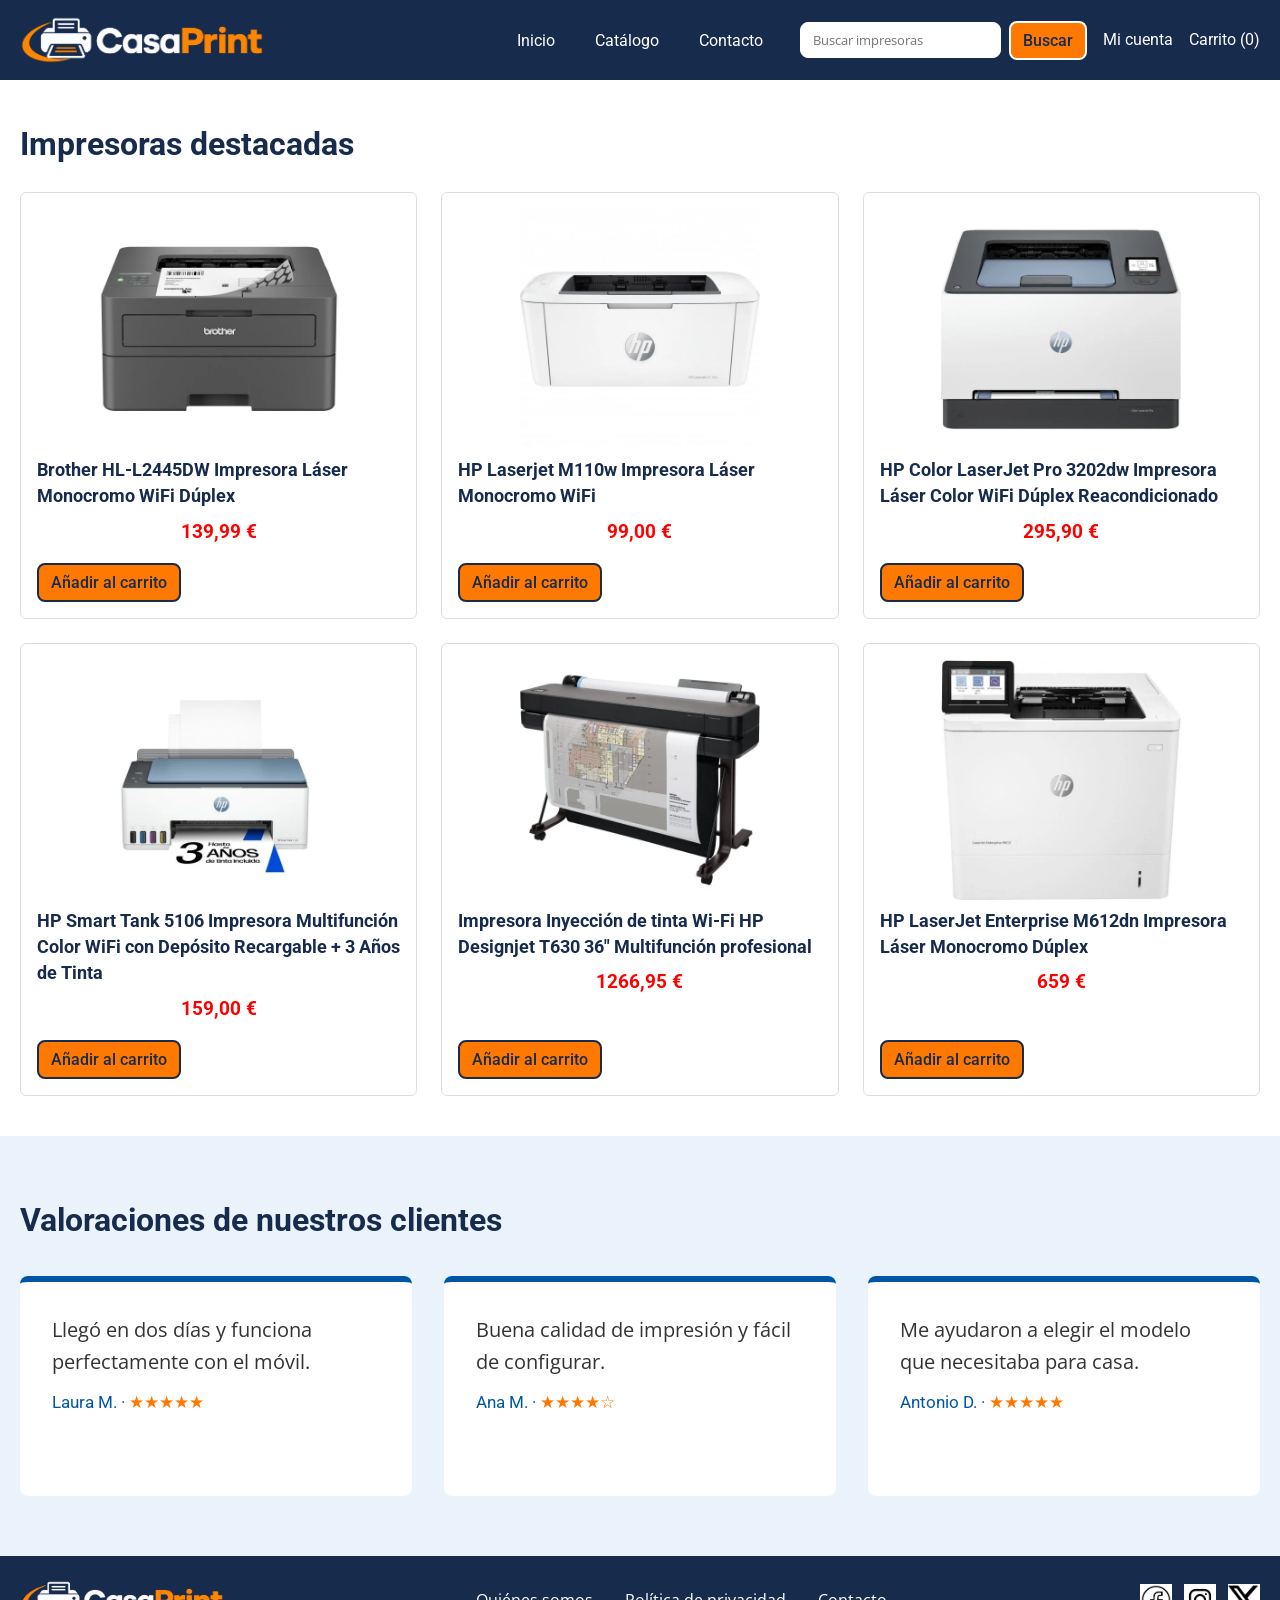
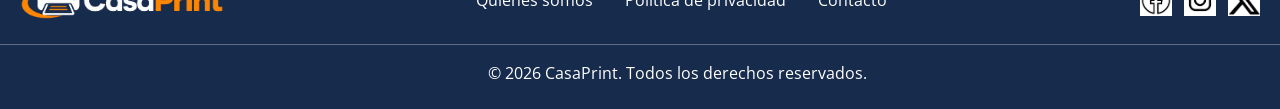
==== CasaPrint/CasaPrint-main/pages/index.html @ 3c96a1eb "Add files via upload" ====
<!DOCTYPE html>
<html lang="es">
<head>
  <meta charset="UTF-8">
  <meta name="viewport" content="width=device-width, initial-scale=1">
  <title>CasaPrint | Inicio</title>

  <link rel="stylesheet" href="../css/styles.css">
</head>
<body>

  <!-- ===== HEADER ===== -->
  <header class="header">
    <div class="container header__container">

      <!-- Logo -->
      <a href="index.html" class="logo">
        <img src="../imagenes/logo/LogoCasaPrintHeader.png" alt="CasaPrint" class="logo__img">
      </a>

      <!-- Barra de navegación -->
      <nav class="navbar" aria-label="Navegación principal">
        <ul class="navbar__list">
          <li><a href="index.html">Inicio</a></li>
          <li><a href="catalogo.html">Catálogo</a></li>
          <li><a href="contacto.html">Contacto</a></li>
        </ul>

        <div class="navbar__tools">
          <div class="navbar__tools">
            <form class="navbar__buscar" action="catalogo.html" method="get" role="search">
              <input type="search" name="q" class="navbar__search" placeholder="Buscar impresoras" aria-label="Buscar impresoras">
              <button type="submit" class="btn">Buscar</button>
            </form>
            <a href="cuenta.html">Mi cuenta</a>
            <a href="carrito.html">Carrito (<span id="carrito-contador">0</span>)</a>
          </div>
        </div>
      </nav>

    </div>
  </header>

  <!-- ===== MAIN: contenido principal ===== -->
  <main class="main">
    <div class="container">

      <h1 class="main__title">Impresoras destacadas</h1>

      <!-- Cuadrícula de productos -->
      <section class="products" aria-label="Productos destacados">

        <article class="product-card">
          <img src="../imagenes/products/impresoraBrotherLaserMono.webp" alt="Impresora multifunción de laser" class="product-card__img">
          <h2 class="product-card__name">Brother HL-L2445DW Impresora Láser Monocromo WiFi Dúplex</h2>
          <p class="product-card__price">139,99 €</p>
          <button type="button" class="btn btn-anadir" data-id="brother-hl-l2445dw">Añadir al carrito</button>
        </article>

        <article class="product-card">
          <img src="../imagenes/products/impresoraHPLaserMono.webp" alt="Impresora láser monocromo" class="product-card__img">
          <h2 class="product-card__name">HP Laserjet M110w Impresora Láser Monocromo WiFi</h2>
          <p class="product-card__price">99,00 €</p>
          <button type="button" class="btn btn-anadir" data-id="hp-m110w">Añadir al carrito</button>
        </article>

        <article class="product-card">
          <img src="../imagenes/products/impresoraHP3202laserRecond.webp" alt="Impresora fotográfica" class="product-card__img">
          <h2 class="product-card__name">HP Color LaserJet Pro 3202dw Impresora Láser Color WiFi Dúplex Reacondicionado</h2>
          <p class="product-card__price">295,90 €</p>
          <button type="button" class="btn btn-anadir" data-id="hp-3202dw">Añadir al carrito</button>
        </article>

        <article class="product-card">
          <img src="../imagenes/products/ImpresoraHPSmartTankTinta.webp" alt="Impresora láser color" class="product-card__img">
          <h2 class="product-card__name">HP Smart Tank 5106 Impresora Multifunción Color WiFi con Depósito Recargable + 3 Años de Tinta</h2>
          <p class="product-card__price">159,00 €</p>
          <button type="button" class="btn btn-anadir" data-id="hp-smart-tank-5106">Añadir al carrito</button>
        </article>

        <article class="product-card">
          <img src="../imagenes/products/impresoraHPDesignjetProfesional.webp" alt="Impresora compacta Wi-Fi" class="product-card__img">
          <h2 class="product-card__name">Impresora Inyección de tinta Wi-Fi HP Designjet T630 36″ Multifunción profesional</h2>
          <p class="product-card__price">1266,95 €</p>
          <button type="button" class="btn btn-anadir" data-id="hp-designjet-t630">Añadir al carrito</button>
        </article>

        <article class="product-card">
          <img src="../imagenes/products/impresoraHPLaserM612Recond.webp" alt="Impresora con depósito recargable" class="product-card__img">
          <h2 class="product-card__name">HP LaserJet Enterprise M612dn Impresora Láser Monocromo Dúplex</h2>
          <p class="product-card__price">659 €</p>
          <button type="button" class="btn btn-anadir" data-id="hp-m612dn">Añadir al carrito</button>
        </article>

      </section>
    </div>
  </main>

  <!-- ===== ASIDE: valoraciones ===== -->
  <aside class="reviews">
    <div class="container">

      <h2 class="reviews__title">Valoraciones de nuestros clientes</h2>

      <div class="reviews__grid">

        <blockquote class="review-card">
          <p class="review-card__text">Llegó en dos días y funciona perfectamente con el móvil.</p>
          <footer class="review-card__author">Laura M. · <span class="stars">★★★★★</span></footer>
        </blockquote>

        <blockquote class="review-card">
          <p class="review-card__text">Buena calidad de impresión y fácil de configurar.</p>
          <footer class="review-card__author">Ana M. · <span class="stars">★★★★☆</span></footer>
        </blockquote>

        <blockquote class="review-card">
          <p class="review-card__text">Me ayudaron a elegir el modelo que necesitaba para casa.</p>
          <footer class="review-card__author">Antonio D. · <span class="stars">★★★★★</span></footer>
        </blockquote>

      </div>
    </div>
  </aside>

  <!-- ===== FOOTER ===== -->
  <footer class="footer">

  <div class="container footer__container">

    <div class="footer__logo">
      <a href="index.html">
        <img src="../imagenes/logo/LogoCasaPrintHeader.png" alt="CasaPrint">
      </a>
    </div>

    <nav class="footer__nav" aria-label="Información de la empresa">
      <ul>
        <li><a href="quienes-somos.html">Quiénes somos</a></li>
        <li><a href="privacidad.html">Política de privacidad</a></li>
        <li><a href="contacto.html">Contacto</a></li>
      </ul>
    </nav>

    <div class="footer__social">
      <a href="https://www.facebook.com/" aria-label="Facebook">
        <img src="../imagenes/logo/facebook-new.jpg" alt="Facebook">
      </a>
      <a href="https://www.instagram.com/" aria-label="Instagram">
        <img src="../imagenes/logo/instagram-new.jpg" alt="Instagram">
      </a>
      <a href="https://www.twitter.com/" aria-label="Twitter">
        <img src="../imagenes/logo/twitter-new.png" alt="Twitter">
      </a>
    </div>

  </div>

  <p class="footer__copy">© 2026 CasaPrint. Todos los derechos reservados.</p>
</footer>

  <script src="../js/carrito.js"></script>

</body>
</html>
---- CasaPrint/CasaPrint-main/css/styles.css ----
/* ESTILOS GENERALES */

/* IMPORTACIÓN DE TIPOGRAFÍAS */
/* Tipografías: Roboto (principal) y Open Sans (secundaria) */

@import url('https://fonts.googleapis.com/css2?family=Open+Sans:wght@400;600&family=Roboto:wght@400;500;700&display=swap');

/* ---------- Variables de colores---------- */
:root {
  --azul-oscuro: #172B4D;     /* principal */
  --azul-corporativo: #0056A6;/* secundario */
  --naranja: #FF7900;         /* acento */
  --azul-claro: #EAF3FB;      /* acento secundario */
  --blanco: #FFFFFF;
  --gris-claro: #F2F3F5;
  --gris-texto: #333333;
  --rojo: #FF0000;

  --fuente-principal: "Roboto", Arial, sans-serif;
  --fuente-secundaria: "Open Sans", Arial, sans-serif;
}

/* ---------- Reset básico ---------- */
* {
  box-sizing: border-box;
  margin: 0;
  padding: 0;
}

body {
  font-family: var(--fuente-secundaria);
  color: var(--gris-texto);
  background-color: var(--blanco);
  line-height: 1.5;
}

img {
  max-width: 100%;
  display: block;
}

ul {
  list-style: none;
}

a {
  color: var(--azul-corporativo);
  text-decoration: none;
}

a:hover {
  text-decoration: underline;
}

h1, h2, h3 {
  font-family: var(--fuente-principal);
  color: var(--azul-oscuro);
}

/* ---------- Contenedor general ---------- */
.container {
  width: 100%;
  max-width: 1300px;
  margin: 0 auto;
  padding: 0 20px;
}

/* ---------- Botón principal ---------- */
.btn {
  font-family: var(--fuente-principal);
  font-weight: 500;
  font-size: 1rem;
  background-color: var(--naranja);
  color: var(--azul-oscuro);      /* texto oscuro para buen contraste sobre naranja */
  border: 2px solid var(--azul-oscuro);
  border-radius: 8px;
  padding: 8px 12px;
  width: fit-content;
  cursor: pointer;
}

.btn:hover {
  filter: brightness(0.92);
}

.btn:focus-visible,
a:focus-visible,
input:focus-visible {
  outline: 3px solid var(--azul-corporativo);
  outline-offset: 2px;
}

/* =========================================================
   HEADER + NAVBAR
   ========================================================= */
.header {
  background-color: var(--azul-oscuro);
  padding: 16px 0;
}

.header__container {
  display: grid;
  grid-template-columns: 1fr auto 1fr;
  align-items: center;
  gap: 24px;
}

.logo {
  grid-column: 1;
  justify-self: start;
}

.logo__img {
  height: 48px;
  width: auto;
}

.navbar {
  display: contents;
}

.navbar a {
  font-family: var(--fuente-principal);
  color: var(--blanco);
}

.navbar__list {
  grid-column: 2;
  display: flex;
  gap: 40px;
  list-style: none;
  margin: 0;
  padding: 0;
}

.navbar__tools {
  grid-column: 3;
  justify-self: end;
  display: flex;
  align-items: center;
  gap: 16px;
}

.navbar__search {
  font-family: var(--fuente-secundaria);
  padding: 8px 12px;
  border: 1px solid var(--blanco);
  border-radius: 8px;
}

.navbar__buscar {
  display: flex;
  align-items: center;
  gap: 8px;
}

.navbar__buscar .btn {
  background-color: var(--naranja);
  border-color: var(--blanco);
}

@media (max-width: 768px) {
  .navbar__buscar {
    width: 100%;
    max-width: 320px;
  }

  .navbar__buscar .navbar__search {
    flex: 1;
    min-width: 0;
  }
}

/* =========================================================
   MAIN
   ========================================================= */
.main {
  padding: 40px 0;
}

.main__title {
  margin-bottom: 24px;
}

/* Cuadrícula de 3 columnas (2 filas de 3 productos) */
.products {
  display: grid;
  grid-template-columns: repeat(3, 1fr);
  gap: 24px;
}

/* Tarjeta de producto */
.product-card {
  background-color: var(--blanco);
  border: 1px solid #D9DDE3;
  border-radius: 6px;
  padding: 16px;
  display: flex;
  flex-direction: column;
  gap: 8px;
}

.product-card__img {
  width: 100%;
  height: 240px;
  object-fit: contain;
  background-color: var(--blanco);
  border-radius: 4px;
}

.product-card__name {
  font-size: 1.1rem;
}

.product-card__price {
  font-family: var(--fuente-principal);
  font-weight: 700;
  font-size: 1.2rem;
  text-align: center;
  color: var(--rojo);
  margin-bottom: 8px;
}

.product-card .btn {
  margin-top: auto;
}

.product-card[hidden] {
  display: none;
}

/* =========================================================
   ASIDE - Valoraciones
   ========================================================= */
.reviews {
  background-color: var(--azul-claro);
  padding: 60px 0;
}

.reviews__title {
  margin-bottom: 32px;
  font-size: 2rem;
}

.reviews__grid {
  display: grid;
  grid-template-columns: repeat(3, 1fr);
  gap: 32px;
}

.review-card {
  background-color: var(--blanco);
  border-top: 6px solid var(--azul-corporativo);
  border-radius: 8px;
  padding: 32px;
  min-height: 220px;
  transition: transform 0.4s ease, box-shadow 0.4s ease;
}

.review-card:hover {
  transform: translateY(-8px);
  box-shadow: 0 8px 20px rgba(0, 0, 0, 0.25);
}

.review-card__text {
  font-size: 1.25rem;
  line-height: 1.6;
  margin-bottom: 12px;
}

.review-card__author {
  font-family: var(--fuente-principal);
  font-size: 1.05rem;
  color: var(--azul-corporativo);
}

.stars {
  color: var(--naranja);
}

/* =========================================================
   FOOTER
   ========================================================= */
.footer {
  background-color: #172B4D;
  color: var(--blanco);
  padding: 24px 0;
}

.footer a {
  color: var(--blanco);
  text-decoration: none;
}

.footer a:hover {
  color: var(--naranja);
}

   .footer__container {
  display: flex;
  align-items: center;
  justify-content: space-between;
  gap: 24px;
}

.footer__logo img {
  display: block;
  height: 40px;
  width: auto;
}

.footer__nav ul {
  display: flex;
  gap: 32px;
  list-style: none;
  margin: 0;
  padding: 0;
}

.footer__social {
  display: flex;
  gap: 12px;
}

.footer__social img {
  display: block;
  width: 32px;
  height: 32px;
}

.footer__copy {
  text-align: center;
  border-top: 1px solid rgba(255, 255, 255, 0.3);
  margin: 24px 0 0;
  padding: 16px 0 0 2cm;
}

/* =========================================================
   RESPONSIVE
   ========================================================= */
@media (max-width: 800px) {
  .header__container {
    flex-direction: column;
    align-items: flex-start;
    gap: 16px;
  }

  @media (max-width: 1000px) {
  .footer__container {
    grid-template-columns: repeat(2, 1fr);
  }
}

  .products {
    grid-template-columns: repeat(2, 1fr);
  }

  .reviews__grid,
  .footer__container {
    grid-template-columns: 1fr;
  }
}

@media (max-width: 520px) {
  .products {
    grid-template-columns: 1fr;
  }

  .navbar__list {
    gap: 12px;
  }
}

/* =========================================================
   CasaPrint - Estilos solo de la página Catálogo
   ========================================================= */

/* ---------- Enlace activo del menú ---------- */
.navbar a[aria-current="page"] {
  font-weight: 700;
  border-bottom: 2px solid var(--naranja);
}

/* ---------- Estructura: sidebar + main ---------- */
.catalog {
  display: grid;
  grid-template-columns: 260px 1fr;
  gap: 24px;
  align-items: start;
  padding-top: 40px;
  padding-bottom: 40px;
}

/* ---------- SIDEBAR: panel de filtros ---------- */
.sidebar {
  background-color: var(--azul-claro);
  border-radius: 6px;
  padding: 20px;
}

.sidebar__title {
  font-size: 1.2rem;
  margin-bottom: 16px;
}

.filter-group {
  border: none;
  margin-bottom: 20px;
}

.filter-group legend {
  font-family: var(--fuente-principal);
  font-weight: 700;
  color: var(--azul-oscuro);
  margin-bottom: 8px;
}

.filter-group label {
  display: block;
  margin-bottom: 6px;
  cursor: pointer;
}

.filter-group input[type="checkbox"] {
  accent-color: var(--azul-corporativo);
  margin-right: 8px;
}

/* Precio mínimo y máximo, uno al lado del otro */
.filter-price {
  display: flex;
  gap: 8px;
}

.filter-price input {
  width: 100%;
  font-family: var(--fuente-secundaria);
  padding: 8px;
  border: 1px solid #B9C4D3;
  border-radius: 4px;
}

.filter-price input:focus {
  border-color: var(--azul-corporativo);
}

.sidebar .btn {
  width: 100%;
}

.filters__clear {
  display: block;
  text-align: center;
  margin-top: 12px;
}

/* ---------- MAIN: productos ---------- */
.catalog__title {
  margin-bottom: 24px;
}

/* ---------- RESPONSIVE ---------- */
@media (max-width: 1000px) {
  .products {
    grid-template-columns: repeat(2, 1fr);
  }
}

@media (max-width: 800px) {
  /* El sidebar pasa encima de los productos */
  .catalog {
    grid-template-columns: 1fr;
  }
}

@media (max-width: 520px) {
  .products {
    grid-template-columns: 1fr;
  }
}

/* ===== PÁGINA DE PRODUCTO ===== */

.producto {
  display: grid;
  grid-template-columns: 1fr 1fr;
  gap: 40px;
  margin-bottom: 40px;
}

.producto__img {
  width: 100%;
  height: auto;
  background-color: var(--blanco);
}

.producto__nombre {
  font-size: 1.5rem;
  margin: 0 0 12px;
}

.producto__precio {
  font-size: 1.6rem;
  font-weight: 700;
  color: var(--rojo);
  margin: 0 0 16px;
}

.producto__subtitulo {
  font-size: 1.1rem;
  margin: 24px 0 8px;
}

.producto__acciones {
  display: flex;
  flex-direction: row;
  align-items: flex-start;
  gap: 12px;
  margin-top: 24px;
}

.producto__acciones input {
  width: 70px;
  padding: 8px;
}

.producto__tabla {
  width: 100%;
  border-collapse: collapse;
}

.producto__tabla th,
.producto__tabla td {
  text-align: left;
  padding: 10px;
  border-bottom: 1px solid #ddd;
}

/* ===== PRODUCTOS SIMILARES ===== */
.similares {
  background-color: var(--azul-claro);
  padding: 24px 0;
  margin-bottom: 40px;
}

.similares__title {
  font-size: 1.3rem;
  margin: 0 0 16px;
}

.similares__grid {
  display: grid;
  grid-template-columns: repeat(3, 1fr);
  gap: 24px;
}

.similar-card {
  display: block;
  background-color: var(--blanco);
  border: none;
  border-top: 6px solid var(--azul-corporativo);
  border-radius: 8px;
  padding: 16px;
  text-decoration: none;
  color: inherit;
  transition: transform 0.3s ease, box-shadow 0.3s ease;
}

.similar-card:hover {
  transform: translateY(-4px);
  box-shadow: 0 6px 16px rgba(0, 0, 0, 0.15);
}

.similar-card__img {
  display: block;
  width: 100%;
  height: 160px;
  object-fit: contain;
}

.similar-card__name {
  font-family: var(--fuente-principal);
  font-weight: 500;
  margin: 12px 0 4px;
}

.similar-card__price {
  font-weight: 700;
  color: var(--azul-corporativo);
  margin: 0;
}

@media (max-width: 768px) {
  .similares__grid {
    grid-template-columns: 1fr;
  }

  .producto__acciones {
    align-items: stretch;
  }
}

/* ===== CARRITO ===== */

.carrito-item__img {
  width: 80px;
  height: auto;
}

.carrito-item__cantidad {
  padding: 6px;
}

/* ===== CARRITO ===== */
.carrito {
  display: grid;
  grid-template-columns: 1fr 320px;
  gap: 32px;
  align-items: start;
  margin: 24px auto 40px;
}

.carrito__title {
  margin: 0 0 16px;
}

.carrito__lista {
  display: grid;
  grid-template-columns: repeat(2, 1fr);
  gap: 24px;
}

.carrito-card {
  background-color: var(--blanco);
  border-top: 6px solid var(--azul-corporativo);
  border-radius: 8px;
  padding: 16px;
  box-shadow: 0 2px 8px rgba(0, 0, 0, 0.1);
}

.carrito-card__img {
  display: block;
  width: 100%;
  height: 160px;
  object-fit: contain;
}

.carrito-card__name {
  font-family: var(--fuente-principal);
  font-size: 1rem;
  font-weight: 500;
  margin: 12px 0;
}

.carrito-card__name a {
  color: inherit;
  text-decoration: none;
}

.carrito-card__fila {
  display: flex;
  justify-content: space-between;
  align-items: center;
  gap: 12px;
}

.carrito-card__price {
  font-weight: 700;
  color: var(--azul-corporativo);
  margin: 0;
}

.carrito-card__input {
  width: 60px;
  padding: 6px;
}

.carrito-card__eliminar {
  margin-top: 12px;
  background: none;
  border: none;
  color: var(--azul-corporativo);
  text-decoration: underline;
  cursor: pointer;
  padding: 0;
}

/* Resumen (aside) */
.carrito__resumen {
  background-color: var(--azul-claro);
  border-radius: 8px;
  padding: 24px;
  position: sticky;
  top: 16px;
}

.resumen__title {
  margin: 0 0 16px;
}

.resumen__linea {
  display: flex;
  justify-content: space-between;
  margin: 0 0 12px;
}

.resumen__total {
  font-size: 1.2rem;
  border-top: 1px solid #c5d4e3;
  padding-top: 12px;
  margin-bottom: 24px;
}

.carrito__resumen .btn {
  width: 100%;
}

.carrito__resumen .btn:disabled {
  opacity: 0.5;
  cursor: not-allowed;
}

@media (max-width: 768px) {
  .carrito {
    grid-template-columns: 1fr;
  }

  .carrito__lista {
    grid-template-columns: 1fr;
  }

  .carrito__resumen {
    position: static;
  }
}

/* Enlaces del nombre en las tarjetas del catálogo */
.product-card__name a {
  color: inherit;
  text-decoration: none;
}

.product-card__name a:hover {
  color: var(--azul-corporativo);
}

.product-card {
  position: relative;
}

.product-card__name a::after {
  content: "";
  position: absolute;
  inset: 0;
}

.product-card .btn {
  position: relative;
  z-index: 1;
}

@media (max-width: 768px) {
  .producto {
    grid-template-columns: 1fr;
    gap: 24px;
  }

  .carrito-item {
    grid-template-columns: 70px 1fr;
  }

  .carrito-item__cantidad,
  .carrito-item__subtotal,
  .carrito-item__eliminar {
    grid-column: 2;
    justify-self: start;
  }
}

/* ===== CONTACTO ===== */
.contacto {
  padding: 24px 0 40px;
}

.contacto__title {
  margin: 0 0 24px;
}

.contacto__grid {
  display: grid;
  grid-template-columns: 2fr 1fr;
  grid-template-rows: repeat(3, auto);
  gap: 16px 24px;
  margin-bottom: 32px;
}

.contacto__mapa {
  grid-row: 1 / 4;
  min-height: 320px;
}

.contacto__mapa iframe {
  display: block;
  width: 100%;
  height: 100%;
  min-height: 320px;
  border: 0;
  border-radius: 8px;
}

.info-box {
  background-color: var(--azul-claro);
  border-top: 6px solid var(--azul-corporativo);
  border-radius: 8px;
  padding: 16px;
  transition: transform 0.4s ease, box-shadow 0.4s ease;
}

.info-box h2 {
  font-size: 1.1rem;
  margin: 0 0 8px;
}

.info-box p {
  margin: 0 0 4px;
}

.info-box:hover {
  transform: translateY(-8px);
  box-shadow: 0 8px 20px rgba(0, 0, 0, 0.25);
}

/* Descripción y formulario */
.contacto__form {
  background-color: var(--azul-claro);
  border-radius: 8px;
  padding: 24px;
}

.contacto__form h2 {
  margin: 0 0 8px;
}

.form-campo {
  display: flex;
  flex-direction: column;
  gap: 6px;
  margin-bottom: 16px;
}

.form-campo input,
.form-campo textarea {
  font-family: var(--fuente-secundaria);
  font-size: 1rem;
  padding: 10px 12px;
  border: 1px solid #c5d4e3;
  border-radius: 4px;
}

.form-campo input:focus,
.form-campo textarea:focus {
  outline: 2px solid var(--azul-corporativo);
}

.form-ok {
  margin-top: 12px;
  color: var(--azul-corporativo);
  font-weight: 500;
}

@media (max-width: 768px) {
  .contacto__grid {
    grid-template-columns: 1fr;
    grid-template-rows: auto;
  }

  .contacto__mapa {
    grid-row: auto;
    min-height: 260px;
  }

  .contacto__mapa iframe {
    min-height: 260px;
  }
}

/* ===== POLÍTICA DE PRIVACIDAD ===== */
.privacidad {
  padding: 24px 0 40px;
}

.privacidad__container {
  background-color: var(--azul-claro);
  border-radius: 8px;
  padding: 32px;
  max-width: 900px;
}

.privacidad h1 {
  margin: 0 0 4px;
}

.privacidad__fecha {
  color: #5a6578;
  margin: 0 0 24px;
}

.privacidad section {
  margin-bottom: 20px;
}

.privacidad h2 {
  font-size: 1.15rem;
  color: var(--azul-corporativo);
  margin: 0 0 8px;
}

.privacidad p,
.privacidad li {
  line-height: 1.6;
}

.privacidad ul {
  margin: 0;
  padding-left: 20px;
}

.privacidad__volver {
  margin-top: 28px;
}

@media (max-width: 768px) {
  .privacidad__container {
    padding: 20px;
  }
}

/* ===== QUIÉNES SOMOS ===== */
.nosotros {
  padding: 24px 0 40px;
}

.nosotros__title {
  margin: 0 0 24px;
}

.nosotros__grid {
  display: grid;
  grid-template-columns: repeat(2, 1fr);
  gap: 24px;
  margin-bottom: 24px;
}

.nosotros__mapa iframe {
  display: block;
  width: 100%;
  height: 360px;
  border: 0;
  border-radius: 8px;
}

@media (max-width: 768px) {
  .nosotros__grid {
    grid-template-columns: 1fr;
  }

  .nosotros__mapa iframe {
    height: 260px;
  }
}

.info-box:hover {
  transform: translateY(-8px);
  box-shadow: 0 8px 20px rgba(0, 0, 0, 0.25);
}

/* ===== LOGIN ===== */
.login {
  display: flex;
  justify-content: center;
  padding: 48px 16px;
}

.login__box {
  width: 100%;
  max-width: 440px;
  background-color: var(--azul-claro);
  border-top: 6px solid var(--azul-corporativo);
  border-radius: 8px;
  padding: 32px;
}

.login__title {
  text-align: center;
  margin: 0 0 24px;
}

.login__botones {
  display: flex;
  flex-direction: column;
  align-items: center;
  gap: 12px;
  margin-top: 8px;
}

.login__botones .btn {
  width: 70%;
}

.login__mensaje {
  text-align: center;
  color: #b3261e;
  font-weight: 500;
  margin: 0 0 12px;
}

.login__mensaje--ok {
  color: var(--azul-corporativo);
}

@media (max-width: 768px) {
  .login {
    padding: 24px 12px;
  }

  .login__box {
    padding: 20px;
  }

  .login__botones .btn {
    width: 100%;
  }
}

.registro__volver {
  color: var(--azul-corporativo);
  font-size: 0.95rem;
}
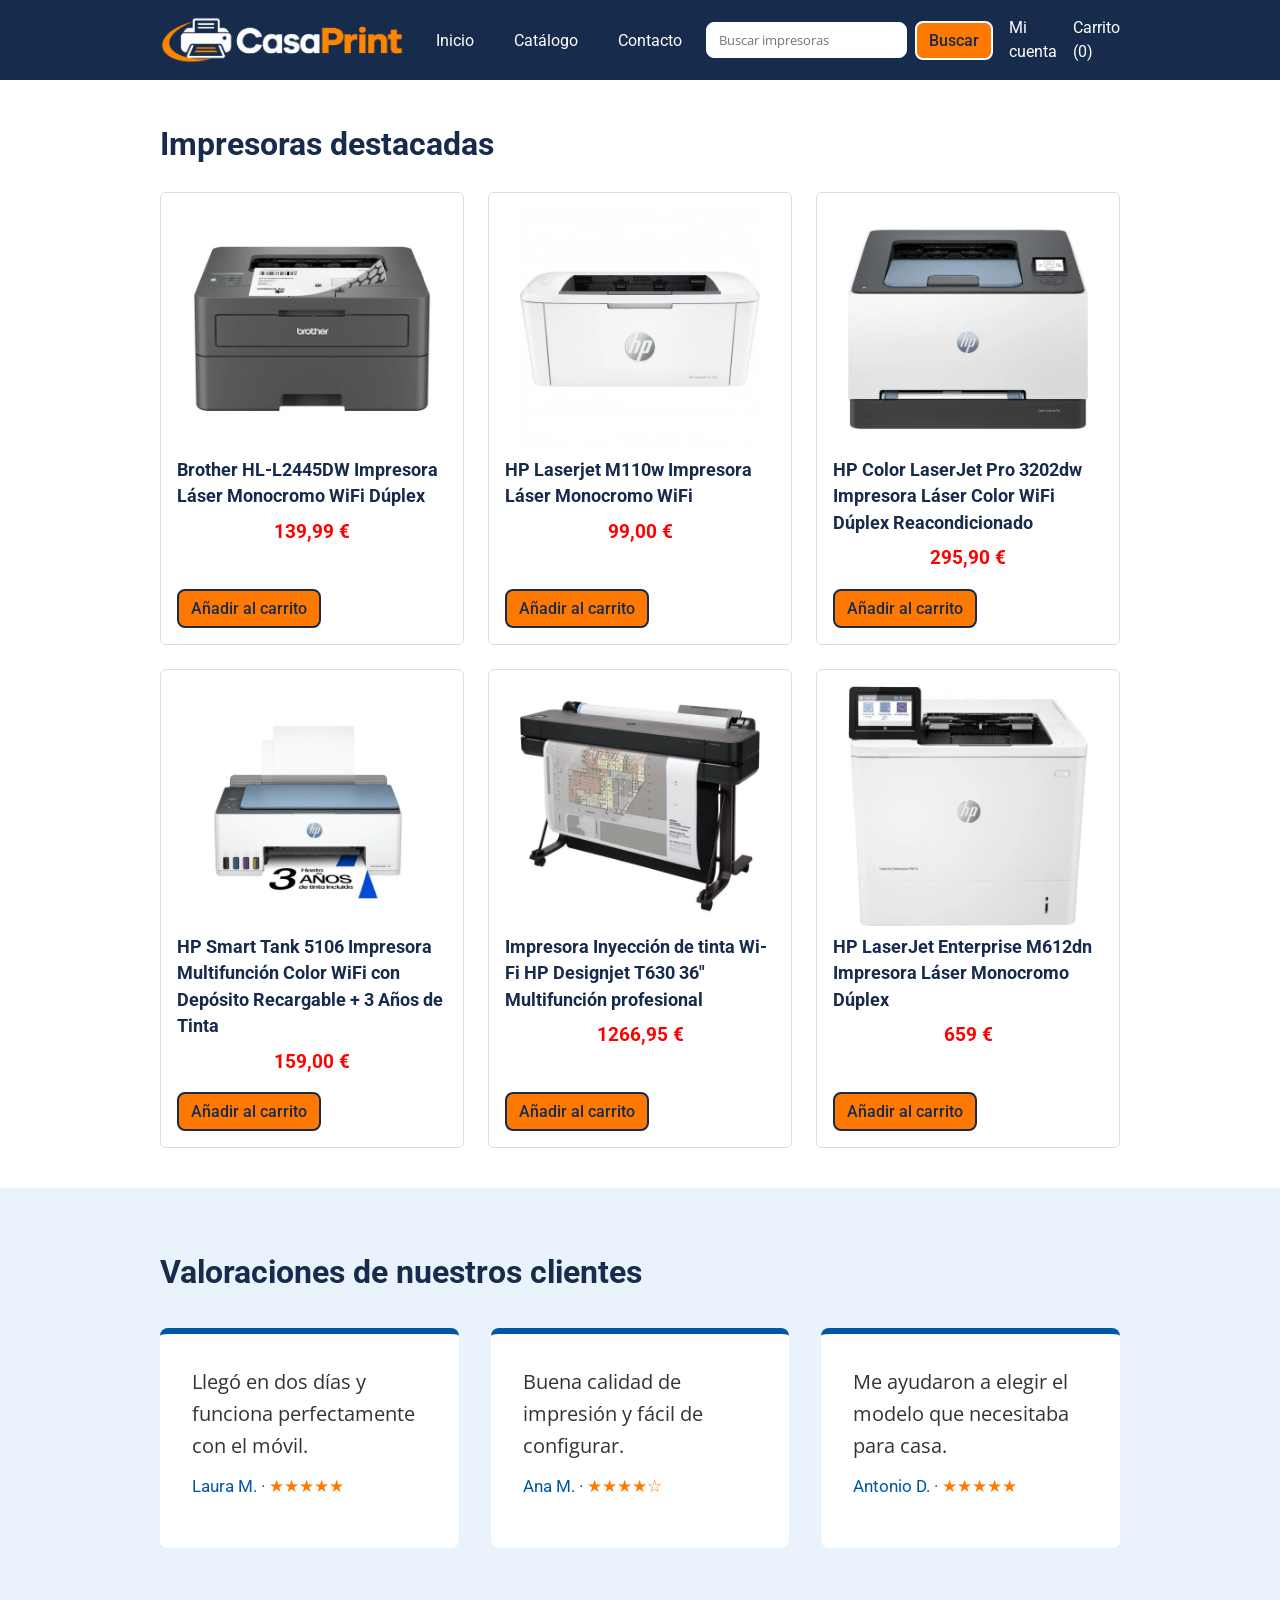
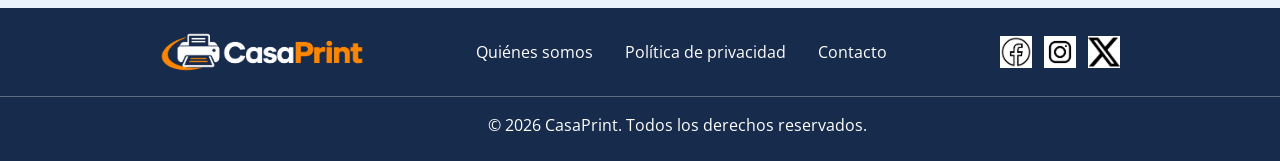
==== commit 8b92cd23: "Add files via upload" ====
--- a/CasaPrint/CasaPrint-main/pages/index.html
+++ b/CasaPrint/CasaPrint-main/pages/index.html
@@ -27,14 +27,12 @@
         </ul>
 
         <div class="navbar__tools">
-          <div class="navbar__tools">
             <form class="navbar__buscar" action="catalogo.html" method="get" role="search">
               <input type="search" name="q" class="navbar__search" placeholder="Buscar impresoras" aria-label="Buscar impresoras">
               <button type="submit" class="btn">Buscar</button>
             </form>
             <a href="cuenta.html">Mi cuenta</a>
             <a href="carrito.html">Carrito (<span id="carrito-contador">0</span>)</a>
-          </div>
         </div>
       </nav>
 
--- a/CasaPrint/CasaPrint-main/css/styles.css
+++ b/CasaPrint/CasaPrint-main/css/styles.css
@@ -60,7 +60,7 @@
 /* ---------- Contenedor general ---------- */
 .container {
   width: 100%;
-  max-width: 1300px;
+  max-width: 1000px;
   margin: 0 auto;
   padding: 0 20px;
 }
@@ -339,38 +339,44 @@
    RESPONSIVE
    ========================================================= */
 @media (max-width: 800px) {
+  /* Header en una sola columna */
   .header__container {
+    grid-template-columns: 1fr;
+    justify-items: start;
+    gap: 16px;
+  }
+
+  .logo,
+  .navbar__list,
+  .navbar__tools {
+    grid-column: 1;
+    justify-self: start;
+  }
+
+  .navbar__tools {
+    flex-wrap: wrap;
+  }
+
+  /* Contenido */
+  .reviews__grid {
+    grid-template-columns: 1fr;
+  }
+
+  /* Footer apilado */
+  .footer__container {
     flex-direction: column;
     align-items: flex-start;
-    gap: 16px;
-  }
-
-  @media (max-width: 1000px) {
-  .footer__container {
-    grid-template-columns: repeat(2, 1fr);
-  }
-}
-
-  .products {
-    grid-template-columns: repeat(2, 1fr);
-  }
-
-  .reviews__grid,
-  .footer__container {
-    grid-template-columns: 1fr;
-  }
-}
-
-@media (max-width: 520px) {
-  .products {
-    grid-template-columns: 1fr;
-  }
-
-  .navbar__list {
-    gap: 12px;
-  }
-}
-
+  }
+
+  .footer__nav ul {
+    flex-wrap: wrap;
+    gap: 16px 24px;
+  }
+
+  .footer__copy {
+    padding-left: 0;
+  }
+}
 /* =========================================================
    CasaPrint - Estilos solo de la página Catálogo
    ========================================================= */
@@ -591,24 +597,23 @@
 }
 
 @media (max-width: 768px) {
+  .producto {
+    grid-template-columns: 1fr;
+    gap: 24px;
+  }
+
   .similares__grid {
     grid-template-columns: 1fr;
   }
 
   .producto__acciones {
+    flex-direction: column;
     align-items: stretch;
   }
-}
-
-/* ===== CARRITO ===== */
-
-.carrito-item__img {
-  width: 80px;
-  height: auto;
-}
-
-.carrito-item__cantidad {
-  padding: 6px;
+
+  .producto__acciones input {
+    width: 100%;
+  }
 }
 
 /* ===== CARRITO ===== */
@@ -759,24 +764,6 @@
   z-index: 1;
 }
 
-@media (max-width: 768px) {
-  .producto {
-    grid-template-columns: 1fr;
-    gap: 24px;
-  }
-
-  .carrito-item {
-    grid-template-columns: 70px 1fr;
-  }
-
-  .carrito-item__cantidad,
-  .carrito-item__subtotal,
-  .carrito-item__eliminar {
-    grid-column: 2;
-    justify-self: start;
-  }
-}
-
 /* ===== CONTACTO ===== */
 .contacto {
   padding: 24px 0 40px;
@@ -969,11 +956,6 @@
   }
 }
 
-.info-box:hover {
-  transform: translateY(-8px);
-  box-shadow: 0 8px 20px rgba(0, 0, 0, 0.25);
-}
-
 /* ===== LOGIN ===== */
 .login {
   display: flex;
